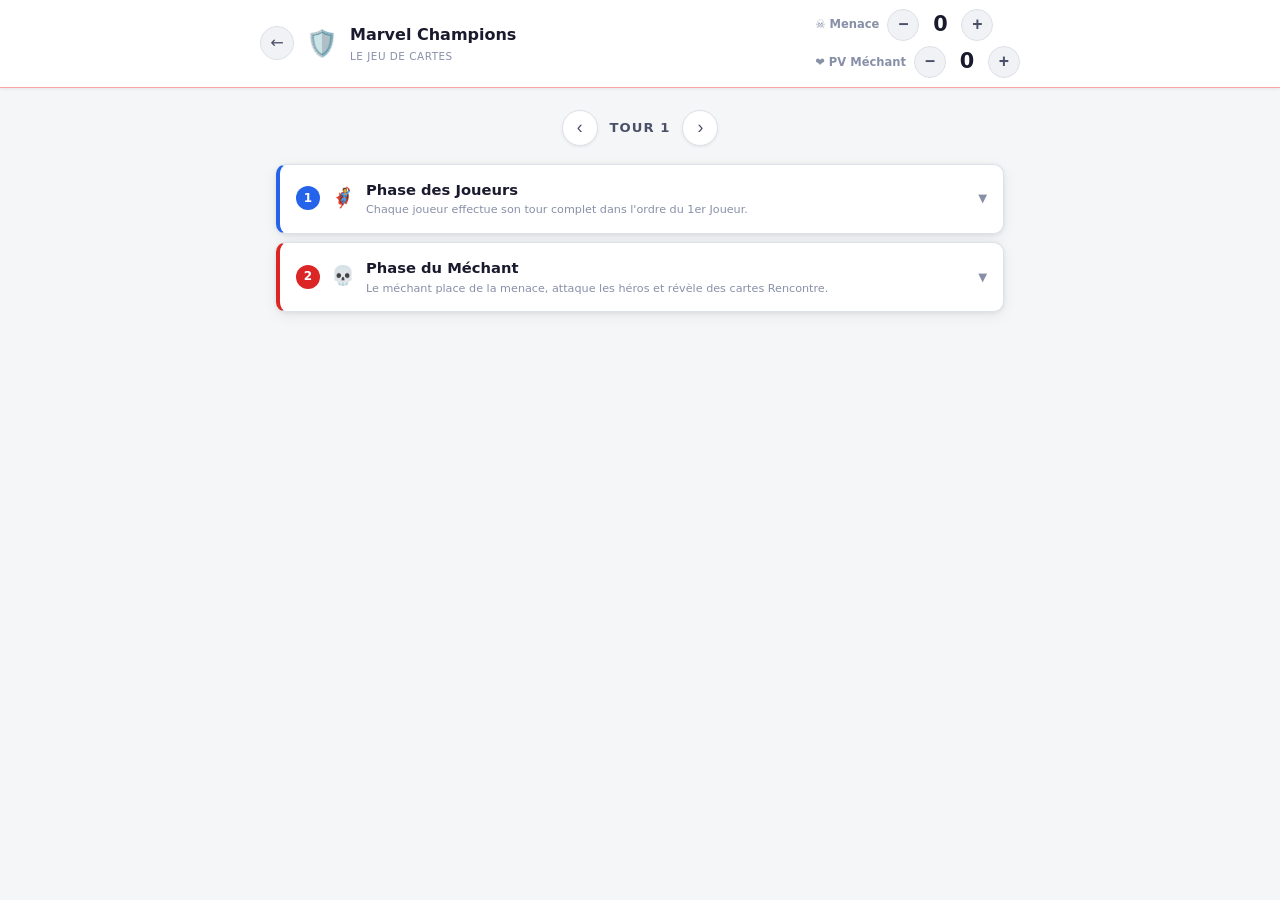
==== marvel.html @ a903dfba "Ajout page accueil + companion Marvel Champions - index.html : page accueil avec 2 boutons (LOTR + M" ====
<!DOCTYPE html>
<html lang="fr">
<head>
  <meta charset="UTF-8" />
  <meta name="viewport" content="width=device-width, initial-scale=1.0, maximum-scale=1.0" />
  <title>Marvel Champions — Companion de Jeu</title>
  <link rel="stylesheet" href="style.css" />
  <style>
    /* Surcharge thème Marvel */
    :root {
      --accent:       #e23636;
      --accent-light: #fff5f5;
      --green:        #2563eb;
      --green-bg:     #eff6ff;
      --green-border: #bfdbfe;
      --green-text:   #1e3a8a;
    }
    .counter-value.warning   { color: #d97706; }
    .counter-value.danger    { color: #e23636; }
    header { border-bottom-color: #fca5a5; }
  </style>
</head>
<body>
  <header>
    <div class="header-inner">
      <a href="index.html" class="back-btn" ontouchstart="" title="Accueil">←</a>
      <div class="ring-icon">🛡️</div>
      <div class="header-title">
        <h1>Marvel Champions</h1>
        <p class="subtitle">Le Jeu de Cartes</p>
      </div>

      <div class="counters-stack">
        <div class="counter-block">
          <span class="counter-label">☠️ Menace</span>
          <div class="counter-controls">
            <button class="counter-btn" ontouchstart="" onclick="changeCounter('threat', -1)">−</button>
            <span class="counter-value" id="val-threat">0</span>
            <button class="counter-btn" ontouchstart="" onclick="changeCounter('threat', 1)">+</button>
          </div>
        </div>
        <div class="counter-block">
          <span class="counter-label">❤️ PV Méchant</span>
          <div class="counter-controls">
            <button class="counter-btn" ontouchstart="" onclick="changeCounter('quest', -1)">−</button>
            <span class="counter-value" id="val-quest">0</span>
            <button class="counter-btn" ontouchstart="" onclick="changeCounter('quest', 1)">+</button>
          </div>
        </div>
      </div>
    </div>
  </header>

  <main>
    <div class="round-indicator">
      <button class="round-btn" ontouchstart="" onclick="changeRound(-1)">‹</button>
      <span>Tour <span id="roundNum">1</span></span>
      <button class="round-btn" ontouchstart="" onclick="changeRound(1)">›</button>
    </div>

    <div class="phases-container" id="phasesContainer"></div>
  </main>

  <script src="marvel-data.js"></script>
  <script src="app.js"></script>
</body>
</html>
---- style.css ----
/* ============================================================
   STYLE.CSS — SDA JCE Companion  |  Thème clair classique
   ============================================================ */

:root {
  --bg:           #f4f6f8;
  --surface:      #ffffff;
  --surface2:     #f0f2f5;
  --border:       #dde1e8;
  --border-strong:#c4cad4;
  --accent:       #2563eb;
  --accent-light: #eff4ff;
  --text:         #1a1a2e;
  --text-sub:     #4a5068;
  --text-muted:   #8890a8;
  --green:        #16a34a;
  --green-bg:     #f0faf4;
  --green-border: #bbf0d0;
  --green-text:   #14532d;
  --radius:       10px;
  --shadow:       0 1px 4px rgba(0,0,0,.08), 0 4px 16px rgba(0,0,0,.06);
  --shadow-sm:    0 1px 3px rgba(0,0,0,.07);
  --t:            0.2s ease;
}

*, *::before, *::after { box-sizing: border-box; margin: 0; padding: 0; }
html { scroll-behavior: smooth; }

body {
  background: var(--bg);
  color: var(--text);
  font-family: "Segoe UI", system-ui, -apple-system, sans-serif;
  font-size: 15px;
  line-height: 1.6;
  min-height: 100vh;
}

a { color: var(--accent); }

/* ============================================================
   HEADER
   ============================================================ */
header {
  background: #ffffff;
  border-bottom: 1px solid var(--border);
  padding: 0 20px;
  position: sticky;
  top: 0;
  z-index: 100;
  box-shadow: var(--shadow-sm);
}

.header-inner {
  display: flex;
  align-items: center;
  gap: 12px;
  max-width: 760px;
  margin: 0 auto;
  min-height: 56px;
  padding: 8px 0;
}

.back-btn {
  display: flex; align-items: center; justify-content: center;
  width: 34px; height: 34px;
  border-radius: 50%;
  border: 1px solid var(--border);
  background: var(--surface2);
  color: var(--text-sub);
  text-decoration: none;
  font-size: 1rem;
  flex-shrink: 0;
  transition: background var(--t), border-color var(--t), color var(--t);
  -webkit-tap-highlight-color: transparent;
  touch-action: manipulation;
}
.back-btn:hover,
.back-btn:active {
  background: var(--accent-light);
  border-color: var(--accent);
  color: var(--accent);
}

.ring-icon {
  font-size: 1.6rem;
  flex-shrink: 0;
}

.header-title {
  flex: 1;
  min-width: 0;
}

header h1 {
  font-size: 1rem;
  font-weight: 700;
  color: var(--text);
  white-space: nowrap;
  overflow: hidden;
  text-overflow: ellipsis;
}

.subtitle {
  font-size: 0.65rem;
  color: var(--text-muted);
  letter-spacing: .05em;
  text-transform: uppercase;
}

/* ---- Compteurs empilés (dans le header) ---- */
.counters-stack {
  display: flex;
  flex-direction: column;
  gap: 4px;
  flex-shrink: 0;
}

.counter-block {
  display: flex;
  align-items: center;
  gap: 8px;
}

.counter-label {
  font-size: 0.72rem;
  font-weight: 700;
  color: var(--text-muted);
  white-space: nowrap;
}

.counter-controls {
  display: flex;
  align-items: center;
  gap: 4px;
}

/* Touch target correct : zone cliquable 44x44 min */
.counter-btn {
  position: relative;
  background: var(--surface2);
  border: 1px solid var(--border);
  color: var(--text-sub);
  width: 32px; height: 32px;
  border-radius: 50%;
  cursor: pointer;
  font-size: 1.1rem;
  font-weight: 600;
  display: flex; align-items: center; justify-content: center;
  transition: background var(--t), border-color var(--t);
  padding: 0; line-height: 1;
  flex-shrink: 0;
  -webkit-tap-highlight-color: transparent;
  touch-action: manipulation;
  user-select: none;
}
/* Agrandir la zone de tap sans changer le visuel */
.counter-btn::after {
  content: "";
  position: absolute;
  inset: -8px;
}
.counter-btn:hover,
.counter-btn:active {
  background: var(--accent-light);
  border-color: var(--accent);
  color: var(--accent);
}

.counter-value {
  font-size: 1.3rem;
  font-weight: 800;
  color: var(--text);
  min-width: 34px;
  text-align: center;
  transition: color var(--t);
  font-variant-numeric: tabular-nums;
}
.counter-value.warning   { color: #d97706; }
.counter-value.danger    { color: #dc2626; animation: pulse 1s infinite; }
.counter-value.eliminated{ color: #dc2626; }

@keyframes pulse { 0%,100% { opacity:1; } 50% { opacity:.35; } }

.counter-hint {
  font-size: 0.65rem;
  color: var(--text-muted);
}

/* ============================================================
   MAIN
   ============================================================ */
main {
  max-width: 760px;
  margin: 0 auto;
  padding: 22px 16px 70px;
}

/* ---- Compteur de tours ---- */
.round-indicator {
  display: flex; align-items: center; justify-content: center;
  gap: 12px;
  margin-bottom: 18px;
  color: var(--text-sub);
  font-weight: 600;
  font-size: 0.82rem;
  letter-spacing: .08em;
  text-transform: uppercase;
}

.round-btn {
  position: relative;
  background: var(--surface);
  border: 1px solid var(--border);
  color: var(--text-sub);
  width: 36px; height: 36px;
  border-radius: 50%; font-size: 1.1rem;
  cursor: pointer; transition: all var(--t);
  display: flex; align-items: center; justify-content: center;
  box-shadow: var(--shadow-sm);
  -webkit-tap-highlight-color: transparent;
  touch-action: manipulation;
  user-select: none;
}
.round-btn::after {
  content: "";
  position: absolute;
  inset: -6px;
}
.round-btn:hover,
.round-btn:active {
  background: var(--accent-light);
  border-color: var(--accent);
  color: var(--accent);
}

/* ============================================================
   PHASE CARDS
   ============================================================ */
.phases-container { display: flex; flex-direction: column; gap: 8px; }

.phase-card {
  border-radius: var(--radius);
  overflow: hidden;
  background: var(--surface);
  border: 1px solid var(--border);
  border-left: 4px solid var(--phase-color, var(--accent));
  box-shadow: var(--shadow);
}

/* ---- En-tête phase ---- */
.phase-header {
  display: flex; align-items: center;
  justify-content: space-between;
  padding: 13px 16px;
  min-height: 52px;
  cursor: pointer;
  user-select: none;
  transition: background var(--t);
  gap: 10px;
  -webkit-tap-highlight-color: transparent;
  touch-action: manipulation;
}
.phase-header:hover { background: var(--surface2); }

.phase-header-left {
  display: flex; align-items: center;
  gap: 11px; flex: 1; min-width: 0;
}

.phase-number {
  width: 24px; height: 24px;
  border-radius: 50%;
  background: var(--phase-color, var(--accent));
  color: #fff;
  display: flex; align-items: center; justify-content: center;
  font-size: 0.75rem; font-weight: 800;
  flex-shrink: 0;
}

.phase-icon { font-size: 1.2rem; flex-shrink: 0; }

.phase-title-block { display: flex; flex-direction: column; min-width: 0; }

.phase-name {
  font-size: 0.92rem; font-weight: 700;
  color: var(--text);
}

.phase-summary {
  font-size: 0.7rem;
  color: var(--text-muted);
  white-space: nowrap; overflow: hidden; text-overflow: ellipsis;
}

.phase-chevron {
  color: var(--text-muted);
  font-size: 0.72rem;
  transition: transform var(--t);
  flex-shrink: 0;
}
.phase-chevron.open { transform: rotate(180deg); }

/* ---- Corps phase ---- */
.phase-body {
  max-height: 0; overflow: hidden;
  transition: max-height 0.4s cubic-bezier(0.4,0,0.2,1);
  border-top: 1px solid transparent;
}
.phase-body.open {
  max-height: 5000px;
  border-top-color: var(--border);
}

/* ============================================================
   TIMELINE
   ============================================================ */
.timeline {
  padding: 14px 18px 18px 18px;
  display: flex;
  flex-direction: column;
  gap: 0;
  background: var(--surface);
}

/* ============================================================
   ÉTAPE NORMALE
   ============================================================ */
.step-normal {
  display: flex;
  gap: 14px;
  padding: 13px 0;
  border-bottom: 1px solid var(--border);
  align-items: flex-start;
}
.step-normal:last-child { border-bottom: none; }

.step-dot {
  width: 9px; height: 9px;
  border-radius: 50%;
  background: var(--phase-color, var(--accent));
  margin-top: 6px;
  flex-shrink: 0;
}

.step-content { flex: 1; min-width: 0; }

.step-header-row {
  display: flex;
  align-items: flex-start;
  gap: 8px;
  flex-wrap: wrap;
  margin-bottom: 5px;
}

.step-title {
  font-size: 0.87rem; font-weight: 700;
  color: var(--text);
  line-height: 1.3;
}

.step-tags { display: flex; flex-wrap: wrap; gap: 4px; }

.normal-tag {
  font-size: 0.62rem; font-weight: 600;
  padding: 2px 8px;
  border-radius: 10px;
  background: var(--surface2);
  border: 1px solid var(--border-strong);
  color: var(--text-sub);
  white-space: nowrap;
  max-width: 100%;
  overflow: hidden;
  text-overflow: ellipsis;
}

.step-desc {
  font-size: 0.82rem;
  color: var(--text-sub);
  line-height: 1.7;
}

/* ============================================================
   FENÊTRE D'ACTION
   ============================================================ */
.step-action {
  display: flex;
  gap: 10px;
  align-items: flex-start;
  margin: 3px 0;
  padding: 9px 13px;
  background: var(--green-bg);
  border: 1px solid var(--green-border);
  border-radius: 8px;
  border-left: 3px solid var(--green);
}

.action-icon {
  font-size: 0.9rem;
  color: var(--green);
  font-weight: 700;
  margin-top: 2px;
  flex-shrink: 0;
  width: 16px;
  text-align: center;
}

.action-body { flex: 1; min-width: 0; }

.action-title {
  font-size: 0.75rem; font-weight: 700;
  color: var(--green);
  letter-spacing: .04em;
  text-transform: uppercase;
  display: block;
  margin-bottom: 3px;
}

.action-tags { display: flex; flex-wrap: wrap; gap: 4px; margin-bottom: 4px; }

.action-tag {
  font-size: 0.6rem; font-weight: 700;
  padding: 1px 7px;
  border-radius: 10px;
  background: #dcfce7;
  border: 1px solid #86efac;
  color: #14532d;
  white-space: nowrap;
}

.action-detail {
  font-size: 0.78rem;
  color: #166534;
  line-height: 1.6;
}

/* ============================================================
   SÉPARATEUR DE SOUS-SECTION
   ============================================================ */
.step-separator {
  display: flex;
  align-items: center;
  gap: 10px;
  margin: 8px 0 4px;
  color: var(--text-muted);
  font-size: 0.68rem;
  font-style: italic;
  font-weight: 600;
  letter-spacing: .05em;
  text-transform: uppercase;
}
.step-separator::before,
.step-separator::after {
  content: "";
  flex: 1;
  height: 1px;
  background: var(--border);
}

/* ============================================================
   BANNER ÉLIMINATION
   ============================================================ */
.elim-banner {
  position: fixed; top: 20px; left: 50%;
  transform: translateX(-50%);
  background: #dc2626; color: #fff;
  padding: 11px 26px; border-radius: 8px;
  font-weight: 700; font-size: 0.95rem;
  box-shadow: 0 4px 20px rgba(0,0,0,.2);
  z-index: 999;
  animation: slideDown .3s ease;
}
@keyframes slideDown {
  from { opacity:0; transform: translateX(-50%) translateY(-14px); }
  to   { opacity:1; transform: translateX(-50%) translateY(0); }
}

/* ============================================================
   RESPONSIVE
   ============================================================ */

/* --- Mobile (≤ 480px) --- */
@media (max-width: 480px) {
  header          { padding: 0 12px; }
  .header-inner   { gap: 8px; padding: 6px 0; }
  .ring-icon      { font-size: 1.35rem; }
  header h1       { font-size: 0.88rem; }
  .subtitle       { display: none; }
  .counter-label  { font-size: 0.65rem; }
  .counter-hint   { display: none; }
  .counter-value  { font-size: 1.1rem; min-width: 28px; }
  .counters-stack { gap: 3px; }

  main              { padding: 12px 10px 50px; }
  .round-indicator  { margin-bottom: 12px; font-size: 0.78rem; }

  .phase-summary  { display: none; }
  .phase-header   { padding: 11px 12px; }
  .phase-icon     { font-size: 1.05rem; }
  .phase-name     { font-size: 0.86rem; }
  .phase-number   { width: 22px; height: 22px; font-size: 0.7rem; }

  .timeline       { padding: 10px 10px 14px; }
  .step-normal    { gap: 10px; padding: 11px 0; }
  .step-title     { font-size: 0.84rem; }
  .step-desc      { font-size: 0.8rem; }

  .step-action    { padding: 8px 10px; gap: 8px; }
  .action-detail  { font-size: 0.77rem; }
}

/* --- Très petit (≤ 360px) --- */
@media (max-width: 360px) {
  .ring-icon    { font-size: 1.2rem; }
  header h1     { font-size: 0.82rem; }
  .counter-btn  { width: 30px; height: 30px; font-size: 1rem; }
  .counter-value{ font-size: 1.1rem; }
  .phase-header { padding: 10px 10px; }
  .timeline     { padding: 8px 8px 12px; }
}
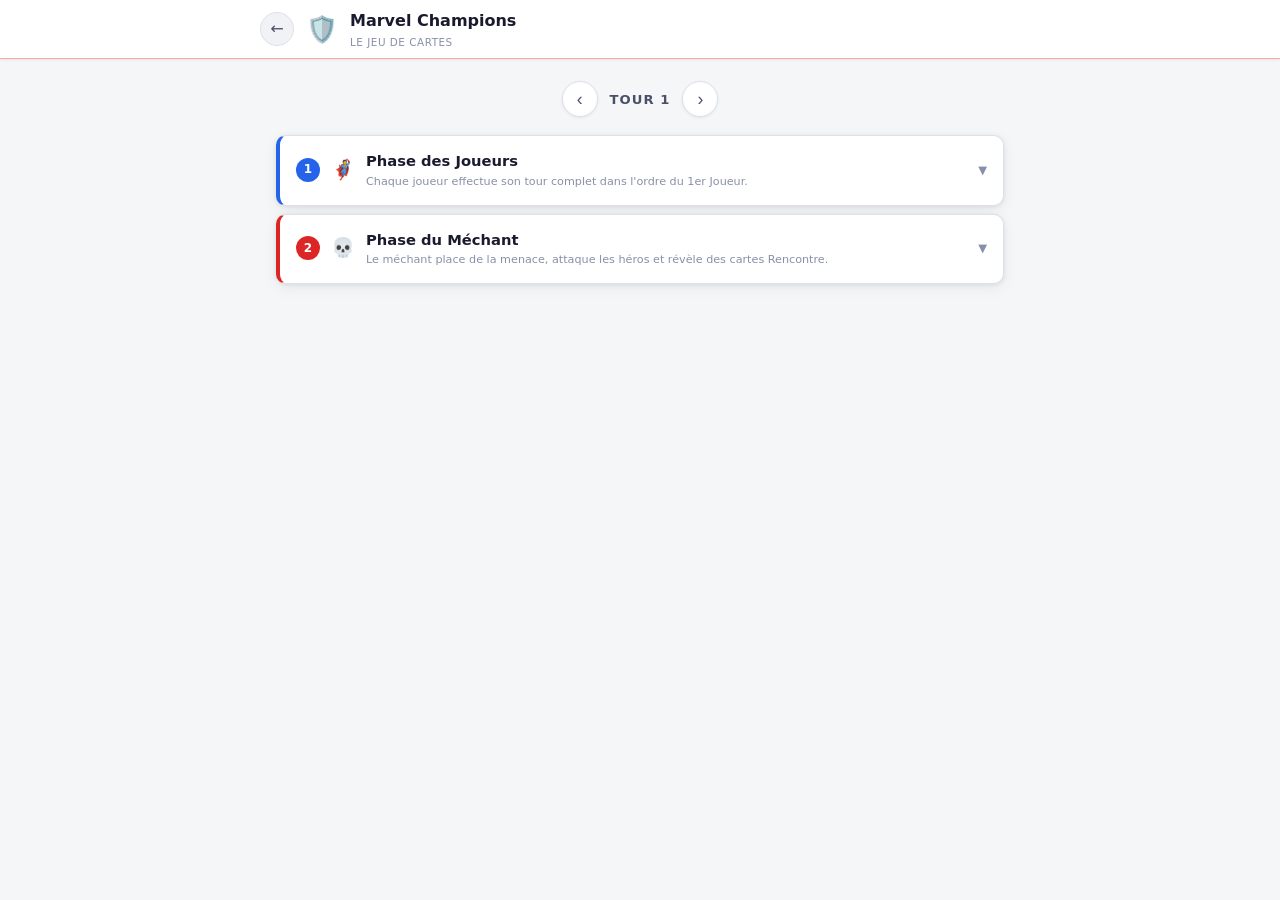
==== commit 1b42f1e7: "Marvel : suppression compteurs Menace et PV Mechant Co-Authored-By: Claude Sonnet 4.6 <noreply@anthr" ====
--- a/marvel.html
+++ b/marvel.html
@@ -30,24 +30,6 @@
         <p class="subtitle">Le Jeu de Cartes</p>
       </div>
 
-      <div class="counters-stack">
-        <div class="counter-block">
-          <span class="counter-label">☠️ Menace</span>
-          <div class="counter-controls">
-            <button class="counter-btn" ontouchstart="" onclick="changeCounter('threat', -1)">−</button>
-            <span class="counter-value" id="val-threat">0</span>
-            <button class="counter-btn" ontouchstart="" onclick="changeCounter('threat', 1)">+</button>
-          </div>
-        </div>
-        <div class="counter-block">
-          <span class="counter-label">❤️ PV Méchant</span>
-          <div class="counter-controls">
-            <button class="counter-btn" ontouchstart="" onclick="changeCounter('quest', -1)">−</button>
-            <span class="counter-value" id="val-quest">0</span>
-            <button class="counter-btn" ontouchstart="" onclick="changeCounter('quest', 1)">+</button>
-          </div>
-        </div>
-      </div>
     </div>
   </header>
 
